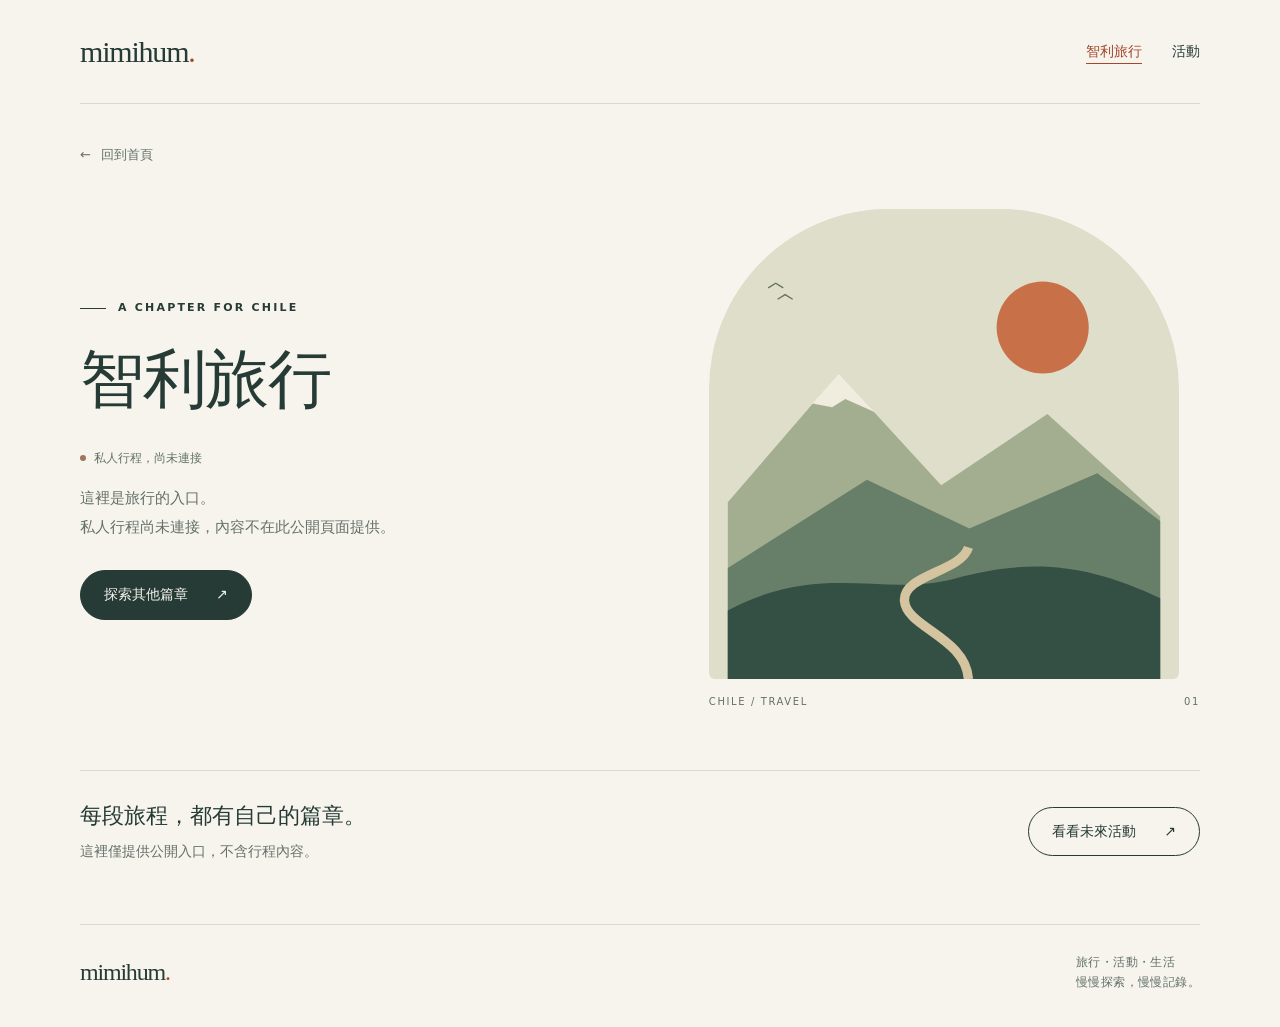
==== chile-2026/index.html @ 0443288e "Replace clinic site with mimihum personal homepage" ====
<!doctype html>
<html lang="zh-Hant">
<head>
<meta charset="utf-8">
<meta name="viewport" content="width=device-width, initial-scale=1">
<meta name="theme-color" content="#f6f4ed">
<meta name="description" content="智利旅行入口。私人行程尚未連接，此公開頁面不含行程內容。">
<title>智利旅行｜mimihum</title>
<link rel="icon" type="image/svg+xml" href="../favicon.svg">
<link rel="stylesheet" href="../styles.css">
</head>
<body>
<a class="skip" href="#main">跳到主要內容</a>
<div class="wrap">
<header class="site-header">
<a class="brand" href="../" aria-label="mimihum 首頁">mimihum<span class="brand-dot">.</span></a>
<nav class="nav" aria-label="主要導覽">
<a href="../chile-2026/" aria-current="page">智利旅行</a>
<a href="../activities/">活動</a>
</nav>
</header>
<main id="main">
<a class="back" href="../"><span aria-hidden="true">←</span> 回到首頁</a>
<section class="hero detail" aria-labelledby="page-title">
<div><div class="eyebrow">A chapter for Chile</div><h1 id="page-title">智利旅行</h1><div class="status">私人行程，尚未連接</div><p>這裡是旅行的入口。<br>私人行程尚未連接，內容不在此公開頁面提供。</p><a class="button solid" href="../">探索其他篇章 <span aria-hidden="true">↗</span></a></div>
<div class="hero-art"><div class="landscape"><svg viewBox="0 0 460 500" aria-hidden="true" focusable="false" xmlns="http://www.w3.org/2000/svg"><rect width="460" height="500" fill="#dedecb"/><circle cx="335" cy="126" r="49" fill="#c87148"/><path d="M0 312 118 175 227 294 340 218 460 327V500H0Z" fill="#a3ae91"/><path d="m90 207 28-32 38 41-31-14-14 9Z" fill="#f0eddf"/><path d="M0 382 148 288 257 340 393 281 460 332V500H0Z" fill="#677e68"/><path d="M0 427C100 374 164 414 242 393s137-17 218 21v86H0Z" fill="#344f44"/><path d="M256 500c-3-44-66-55-68-83s60-31 68-57" fill="none" stroke="#d4c49f" stroke-width="10"/><path d="m43 84 8-5 8 5m-6 12 8-5 8 5" stroke="#667360" stroke-width="1.5" fill="none"/></svg></div><div class="art-caption"><span>CHILE / TRAVEL</span><span>01</span></div></div>
</section>
<section class="note" aria-labelledby="next-title"><div><h2 id="next-title">每段旅程，都有自己的篇章。</h2><p>這裡僅提供公開入口，不含行程內容。</p></div><a class="button" href="../activities/">看看未來活動 <span aria-hidden="true">↗</span></a></section>
</main>
<footer class="site-footer"><a class="brand" href="../" aria-label="回到 mimihum 首頁">mimihum<span class="brand-dot">.</span></a><div class="footer-note">旅行・活動・生活<br>慢慢探索，慢慢記錄。</div></footer>
</div>
</body>
</html>
---- styles.css ----
:root{color-scheme:light;--paper:#f6f4ed;--ink:#263b35;--muted:#63716a;--line:#d6dbd1;--accent:#a4482c;--serif:Georgia,"Noto Serif TC","Songti TC",serif;--sans:system-ui,-apple-system,"PingFang TC","Microsoft JhengHei",sans-serif}
*{box-sizing:border-box}html{scroll-behavior:smooth}body{margin:0;background:var(--paper);color:var(--ink);font-family:var(--sans);line-height:1.7;-webkit-font-smoothing:antialiased}a{color:inherit;text-decoration:none}a:focus-visible{outline:3px solid var(--accent);outline-offset:6px}svg{display:block;width:100%;height:auto}::selection{background:#dce3cd;color:var(--ink)}.wrap{width:min(1120px,calc(100% - 64px));margin-inline:auto}.skip{position:absolute;top:-100px;left:16px;padding:12px 20px;background:var(--ink);color:white;z-index:10}.skip:focus{top:12px}.site-header{display:flex;align-items:center;justify-content:space-between;gap:24px;min-height:104px;border-bottom:1px solid var(--line)}.brand{font:500 30px/1 var(--serif);letter-spacing:-1.2px}.brand-dot{color:var(--accent)}.nav{display:flex;gap:30px;align-items:center;font-size:14px}.nav a{padding-block:10px}.nav a:hover,.nav a[aria-current=page]{color:var(--accent)}.nav a[aria-current=page]{text-decoration:underline;text-underline-offset:7px}.eyebrow{display:flex;align-items:center;gap:12px;font-size:11px;font-weight:600;letter-spacing:2.2px;text-transform:uppercase}.eyebrow:before{content:"";width:26px;height:1px;background:currentColor}.hero{display:grid;grid-template-columns:1.15fr 1fr;gap:64px;align-items:center;padding:76px 0 86px}.hero h1{font:400 clamp(38px,4.3vw,58px)/1.4 var(--serif);letter-spacing:-1.5px;margin:22px 0}.hero p{max-width:400px;color:var(--muted);font-size:15px;line-height:1.95;margin:0 0 28px}.button{display:inline-flex;align-items:center;justify-content:center;gap:28px;border:1px solid var(--ink);border-radius:999px;padding:12px 23px;font-size:14px;transition:background .2s,color .2s}.button:hover{background:var(--ink);color:var(--paper)}.button.solid{background:var(--ink);color:var(--paper)}.button.solid:hover{background:#40584d}.landscape{overflow:hidden;position:relative;border-radius:180px 180px 6px 6px;background:#dedecb;aspect-ratio:1/1.08}.landscape svg{width:100%;height:100%;object-fit:cover}.art-caption{margin-top:14px;display:flex;justify-content:space-between;font-size:10px;letter-spacing:1.6px;color:var(--muted)}.section{padding:0 0 80px}.section-head{display:flex;justify-content:space-between;gap:24px;align-items:baseline;border-top:1px solid var(--line);padding-top:25px;margin-bottom:30px}.section-head h2{font:400 27px/1.5 var(--serif);margin:0}.section-head span{font-size:11px;letter-spacing:1.5px;color:var(--muted)}.cards{display:grid;grid-template-columns:1fr 1fr;gap:24px}.card{display:flex;min-width:0;flex-direction:column;border:1px solid var(--line);border-radius:6px;overflow:hidden;transition:transform .2s,border-color .2s}.card:hover{transform:translateY(-4px);border-color:#7d9182}.card-art{height:190px;overflow:hidden;background:#e2e4d9}.card-art svg{height:100%;width:100%;object-fit:cover}.card-copy{padding:24px 28px 26px}.card-top{display:flex;justify-content:space-between;gap:20px;align-items:center}.card-number{font:italic 16px/1 var(--serif);color:var(--muted)}.tag{font-size:11px;border:1px solid var(--line);padding:2px 9px;border-radius:999px;color:var(--muted)}.card h3{font:400 26px/1.5 var(--serif);margin:16px 0 8px}.card p{color:var(--muted);font-size:14px;margin:0;max-width:380px}.card-bottom{display:flex;align-items:center;justify-content:space-between;margin-top:28px;font-size:12px}.arrow{font-size:22px;line-height:1}.site-footer{display:flex;justify-content:space-between;align-items:center;gap:24px;border-top:1px solid var(--line);padding:27px 0 34px;color:var(--muted);font-size:12px}.site-footer .brand{font-size:24px;color:var(--ink)}.footer-note{letter-spacing:.4px}.back{display:inline-flex;gap:10px;align-items:center;font-size:13px;color:var(--muted);margin-top:32px;padding:8px 0}.back:hover{color:var(--accent)}.detail{padding-top:35px;padding-bottom:60px}.detail h1{font-size:clamp(44px,5vw,68px);line-height:1.25}.detail .landscape{aspect-ratio:1/1;max-height:470px}.status{display:inline-flex;align-items:center;gap:8px;font-size:12px;color:var(--muted);margin:0 0 16px}.status:before{content:"";width:6px;height:6px;border-radius:50%;background:#9d765c}.note{display:flex;justify-content:space-between;align-items:center;gap:30px;border-top:1px solid var(--line);padding:28px 0 60px}.note h2{font:400 22px/1.5 var(--serif);margin:0 0 8px}.note p{font-size:14px;color:var(--muted);margin:0}.note .button{flex-shrink:0}
@media(max-width:800px){.wrap{width:min(100% - 40px,620px)}.site-header{min-height:88px}.nav{gap:20px}.hero{grid-template-columns:1fr;gap:36px;padding:50px 0 58px}.hero h1{font-size:43px;letter-spacing:-1px}.hero p{max-width:460px}.hero-art{width:100%;max-width:440px;margin-inline:auto}.landscape{aspect-ratio:1.15/1;border-radius:200px 200px 6px 6px}.cards{gap:18px}.card-copy{padding:20px}.card-art{height:155px}.section{padding-bottom:55px}.detail{padding-top:26px}.detail .landscape{aspect-ratio:1.15/1}.note{align-items:flex-start;flex-direction:column;padding-bottom:45px}}
@media(max-width:520px){.wrap{width:calc(100% - 36px)}.site-header{gap:16px;min-height:84px}.brand{font-size:27px}.nav{gap:16px;font-size:13px}.hero h1{font-size:36px;line-height:1.5}.hero{padding-top:38px}.eyebrow{font-size:10px;letter-spacing:1.7px}.cards{grid-template-columns:1fr;gap:22px}.card-art{height:180px}.section-head{align-items:flex-start;gap:12px}.section-head h2{font-size:23px}.section-head span{font-size:9px;margin-top:7px}.site-footer{align-items:flex-start;gap:15px}.footer-note{text-align:right;font-size:11px}.detail h1{font-size:45px}.card-copy{padding:22px}.hero-art{max-width:350px}}
@media(prefers-reduced-motion:reduce){html{scroll-behavior:auto}*,*:before,*:after{transition:none!important}}
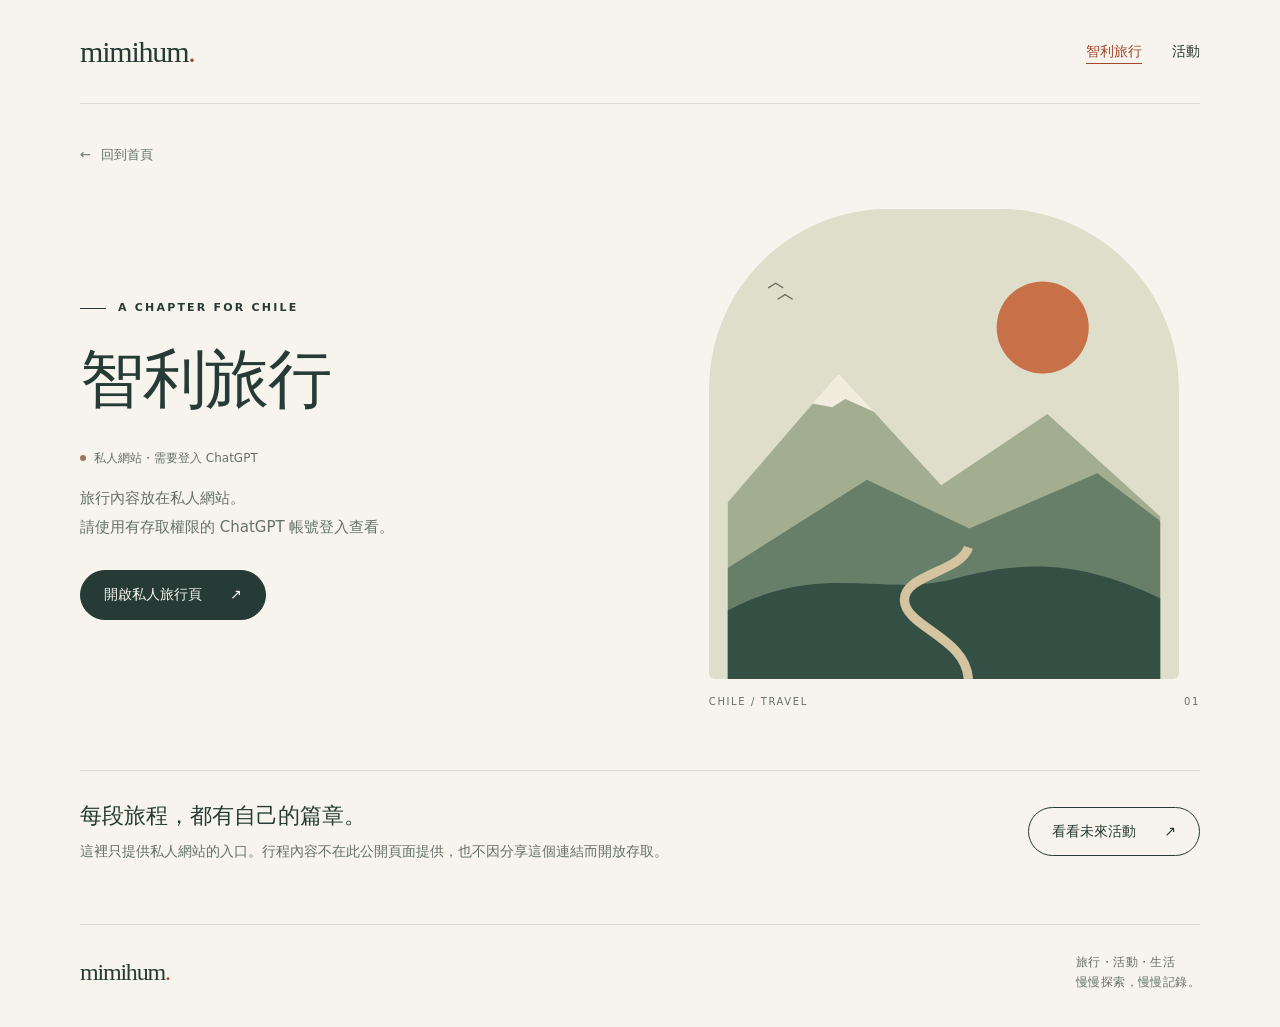
==== commit f6833a66: "Link Chile landing to the authorized private guide" ====
--- a/chile-2026/index.html
+++ b/chile-2026/index.html
@@ -4,7 +4,7 @@
 <meta charset="utf-8">
 <meta name="viewport" content="width=device-width, initial-scale=1">
 <meta name="theme-color" content="#f6f4ed">
-<meta name="description" content="智利旅行入口。私人行程尚未連接，此公開頁面不含行程內容。">
+<meta name="description" content="智利旅行的私人網站入口。需登入有存取權限的 ChatGPT 帳號；此公開頁面不含行程內容。">
 <title>智利旅行｜mimihum</title>
 <link rel="icon" type="image/svg+xml" href="../favicon.svg">
 <link rel="stylesheet" href="../styles.css">
@@ -22,10 +22,10 @@
 <main id="main">
 <a class="back" href="../"><span aria-hidden="true">←</span> 回到首頁</a>
 <section class="hero detail" aria-labelledby="page-title">
-<div><div class="eyebrow">A chapter for Chile</div><h1 id="page-title">智利旅行</h1><div class="status">私人行程，尚未連接</div><p>這裡是旅行的入口。<br>私人行程尚未連接，內容不在此公開頁面提供。</p><a class="button solid" href="../">探索其他篇章 <span aria-hidden="true">↗</span></a></div>
+<div><div class="eyebrow">A chapter for Chile</div><h1 id="page-title">智利旅行</h1><div class="status">私人網站・需要登入 ChatGPT</div><p>旅行內容放在私人網站。<br>請使用有存取權限的 ChatGPT 帳號登入查看。</p><a class="button solid" href="https://patagonia-pocket-guide.tunedrhea8.chatgpt.site">開啟私人旅行頁 <span aria-hidden="true">↗</span></a></div>
 <div class="hero-art"><div class="landscape"><svg viewBox="0 0 460 500" aria-hidden="true" focusable="false" xmlns="http://www.w3.org/2000/svg"><rect width="460" height="500" fill="#dedecb"/><circle cx="335" cy="126" r="49" fill="#c87148"/><path d="M0 312 118 175 227 294 340 218 460 327V500H0Z" fill="#a3ae91"/><path d="m90 207 28-32 38 41-31-14-14 9Z" fill="#f0eddf"/><path d="M0 382 148 288 257 340 393 281 460 332V500H0Z" fill="#677e68"/><path d="M0 427C100 374 164 414 242 393s137-17 218 21v86H0Z" fill="#344f44"/><path d="M256 500c-3-44-66-55-68-83s60-31 68-57" fill="none" stroke="#d4c49f" stroke-width="10"/><path d="m43 84 8-5 8 5m-6 12 8-5 8 5" stroke="#667360" stroke-width="1.5" fill="none"/></svg></div><div class="art-caption"><span>CHILE / TRAVEL</span><span>01</span></div></div>
 </section>
-<section class="note" aria-labelledby="next-title"><div><h2 id="next-title">每段旅程，都有自己的篇章。</h2><p>這裡僅提供公開入口，不含行程內容。</p></div><a class="button" href="../activities/">看看未來活動 <span aria-hidden="true">↗</span></a></section>
+<section class="note" aria-labelledby="next-title"><div><h2 id="next-title">每段旅程，都有自己的篇章。</h2><p>這裡只提供私人網站的入口。行程內容不在此公開頁面提供，也不因分享這個連結而開放存取。</p></div><a class="button" href="../activities/">看看未來活動 <span aria-hidden="true">↗</span></a></section>
 </main>
 <footer class="site-footer"><a class="brand" href="../" aria-label="回到 mimihum 首頁">mimihum<span class="brand-dot">.</span></a><div class="footer-note">旅行・活動・生活<br>慢慢探索，慢慢記錄。</div></footer>
 </div>
